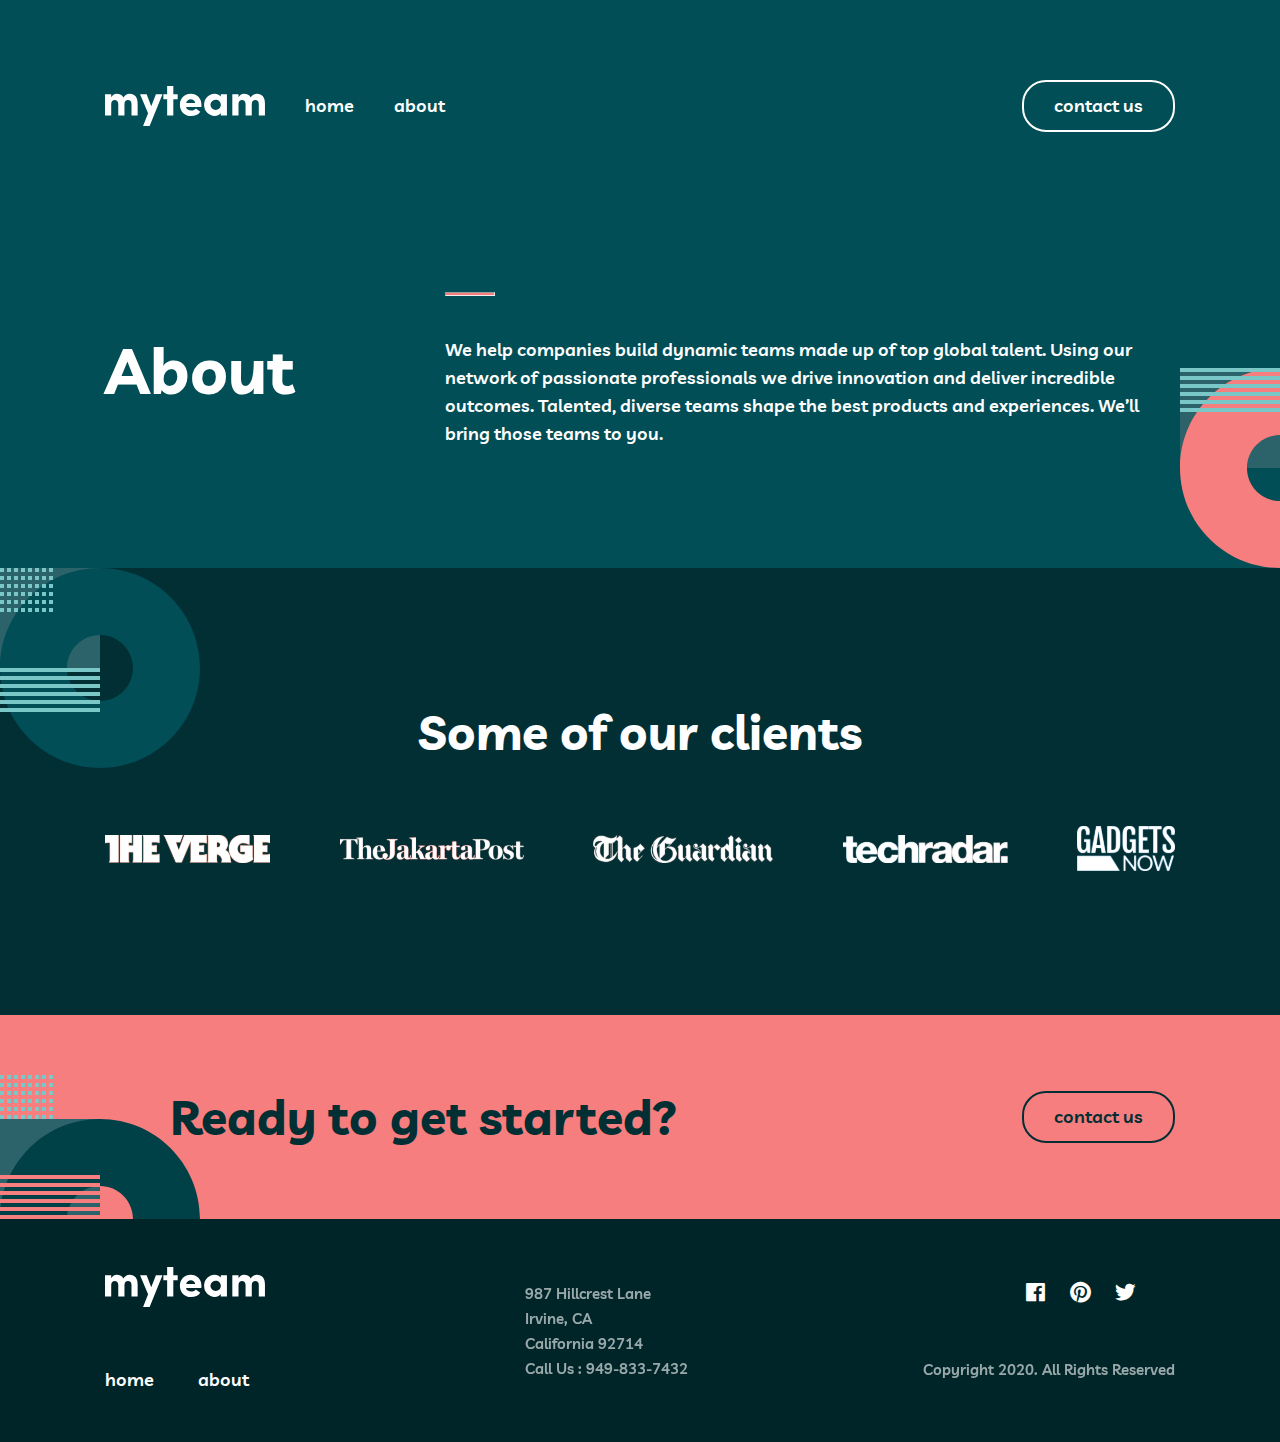
==== about.html @ 4479d40b "git init" ====
<!DOCTYPE html>
<html lang="en">
<head>
    <meta charset="UTF-8">
    <meta http-equiv="X-UA-Compatible" content="IE=edge">
    <meta name="viewport" content="width=device-width, initial-scale=1.0">
    <title>myteam</title>

    <!-- links -->
    <link rel="stylesheet" href="./css/main.css">
    <link rel="preconnect" href="https://fonts.googleapis.com">
    <link rel="preconnect" href="https://fonts.gstatic.com" crossorigin>
    <link href="https://fonts.googleapis.com/css2?family=Livvic:ital,wght@0,100;0,200;0,300;0,400;0,500;0,600;0,700;0,900;1,100;1,200;1,300;1,400;1,500;1,600;1,700;1,900&display=swap" rel="stylesheet">
    <link rel="shortcut icon" href="/img/myteam.svg">
    <link href='https://unpkg.com/boxicons@2.1.2/css/boxicons.min.css' rel='stylesheet'>


</head>
<body>
    <header>
        <div class="header__container container">
           
            <div class="header__body">
                <nav class="header__nav nav">
                    <img class="nav__img" src="/img/logo.svg" alt="header__logo">
                    <ul class="nav__list">
                        <li class="nav__item"><a class="nav__link" href="/index.html">home</a></li>
                        <li class="nav__item"><a class="nav__link" href="/about.html">about</a></li>
                    </ul>
                </nav>
                <a class="header__btn" href="/contact.html">contact us</a>
                <div class="header__menu">
                    <span class="header__span"></span>
                    <span class="header__span"></span>
                    <span class="header__span"></span>
                </div>
            </div>

        </div>
    </header>
    <main>
        <section class="about">
            <div class="about__container container">
                <div class="about__body">
                    <h2 class="about__title">About</h2>
                    <div>
                        <hr class="about__hr">
                        <p class="about__text">We help companies build dynamic teams made up of top global talent. Using our network of passionate professionals we drive innovation and deliver incredible outcomes. Talented, diverse teams shape the best products and experiences. We’ll bring those teams to you.</p>
                    </div>
                </div>
            </div>
        </section>
        <section class="clients">
            <div class="clients__container container">
                <h2 class="clients__title">Some of our clients</h2>
                <ul class="clients__list">
                    <li><img class="clients__img" src="/img/12.svg" alt="clients__img"></li>
                    <li><img class="clients__img" src="/img/13.svg" alt="clients__img"></li>
                    <li><img class="clients__img" src="/img/14.svg" alt="clients__img"></li>
                    <li><img class="clients__img" src="/img/15.svg" alt="clients__img"></li>
                    <li><img class="clients__img" src="/img/16.svg" alt="clients__img"></li>
                </ul>
            </div>
        </section>

        <section class="get">
            <img class="get__img" src="/img/10.svg" alt="get__img">
            <div class="get__container container">
                <div class="get__body">
                    <h2 class="get__title">Ready to get started?</h2>
                    <a class="get__link" href="/contact.html">contact us</a>
                </div>
            </div>
        </section>
    </main>

<footer>
    <div class="footer__container container">
        <div class="footer__body">
            <div class="footer__left">
                <img class="footer__logo" src="/img/logo.svg" alt="footer__logo">
                <div>
                    <a class="footer__link" href="/index.html">home</a>
                    <a class="footer__link" href="/about.html">about</a>
                </div>
            </div>
            <ul class="footer__list">
                <li class="footer__item"><a class="footer__links" href="#">987  Hillcrest Lane</a></li>
                <li class="footer__item"><a class="footer__links" href="#">Irvine, CA</a></li>
                <li class="footer__item"><a class="footer__links" href="#">California 92714</a></li>
                <li class="footer__item"><a class="footer__links" href="tel:9498337432">Call Us : 949-833-7432</a></li>
            </ul>
            <div class="footer__right">
                <ul class="icon__list">
                    <li><a href="https:facebook.com"><i class='bx bxl-facebook-square'></i></a></li>
                    <li><a href="https:pinterest.com"><i class='bx bxl-pinterest' ></i></a></i></li>
                    <li><a href="https:twitter.com"><i class='bx bxl-twitter' ></i></a></li>
                </ul>
                <p class="footer__text">Copyright 2020. All Rights Reserved</p>
            </div>
        </div>
    </div>
</footer>
---- css/main.css ----
*,
*::before,
*::after {
  box-sizing: border-box;
  padding: 0;
  margin: 0;
}

li,
a,
button,
input,
textarea,
select,
option {
  list-style: none;
  text-decoration: none;
  outline: none;
  border: none;
  background: none;
}

body {
  font-family: "Livvic";
}

.container {
  max-width: 1110px;
  margin: 0 auto;
  padding: 0 20px;
}

header {
  background-color: #014E56;
  padding-top: 80px;
  padding-bottom: 40px;
}

.header__body {
  display: flex;
  align-items: center;
  justify-content: space-between;
}

.nav__img {
  margin-right: 40px;
}

.nav__list {
  display: flex;
  align-items: center;
  justify-content: space-between;
  -moz-column-gap: 40px;
       column-gap: 40px;
}

.nav__link {
  font-style: normal;
  font-weight: 600;
  font-size: 18px;
  line-height: 28px;
  color: #FFFFFF;
}

.nav__link:active {
  color: #F67E7E;
}

.header__btn {
  padding: 10px 30px;
  border-radius: 24px;
  font-style: normal;
  font-weight: 600;
  font-size: 18px;
  line-height: 28px;
  color: #FFFFFF;
  border: 2px solid #FFFFFF;
}

.header__btn:active {
  background-color: #fff;
  color: #002529;
}

.header__menu {
  display: none;
}

@media screen and (max-width: 768px) {
  header {
    padding: 64px 40px;
  }
}
@media screen and (max-width: 375px) {
  header {
    padding: 48px 24px;
  }
  .nav__img {
    width: 128px;
    height: 32px;
  }
  .nav__item {
    display: none;
  }
  .header__btn {
    display: none;
  }
  .header__menu {
    width: 20px;
    height: 17px;
    border: none;
    display: flex;
    flex-direction: column;
    align-items: center;
    row-gap: 3.5px;
  }
  .header__span {
    width: 20px;
    height: 3px;
    background-color: #fff;
    display: inline-block;
  }
}
.hero {
  background-color: #014E56;
  padding-top: 100px;
  padding-bottom: 250px;
  position: relative;
}

.hero__img {
  position: absolute;
  left: 0;
}

.hero_img {
  position: absolute;
  bottom: 0;
  right: 200px;
}

.hero__hr {
  background: #79C8C7;
  width: 50px;
  height: 4px;
  position: absolute;
  right: 600px;
}

.hero__body {
  display: flex;
  align-items: center;
  justify-content: space-between;
}

.hero__title {
  font-style: normal;
  font-weight: 700;
  font-size: 100px;
  line-height: 100px;
  color: #FFFFFF;
}

.hero__text {
  font-style: normal;
  font-weight: 600;
  font-size: 18px;
  line-height: 28px;
  color: #FFFFFF;
  max-width: 445px;
}

.hero__span {
  color: #F67E7E;
}

@media screen and (max-width: 768px) {
  .hero__img {
    display: none;
  }
  .hero__body {
    flex-direction: column;
    text-align: center;
  }
  .hero__title {
    font-size: 64px;
    line-height: 56px;
    margin-bottom: 25px;
  }
  .hero__hr {
    display: none;
  }
}
@media screen and (max-width: 375px) {
  .hero__title {
    font-size: 40px;
    line-height: 40px;
    margin-bottom: 20px;
  }
  .hero__text {
    font-size: 15px;
  }
  .hero_img {
    left: 13px;
  }
}
.team {
  background-color: #012F34;
  padding: 140px 0;
  position: relative;
}

.team__img {
  position: absolute;
  right: 0;
  bottom: 0;
}

.team__body {
  display: flex;
  justify-content: space-between;
}

.team__hr {
  width: 50px;
  height: 4px;
  background: #F67E7E;
}

.team__title {
  font-style: normal;
  font-weight: 700;
  font-size: 48px;
  line-height: 48px;
  color: #FFFFFF;
  margin-top: 55px;
  max-width: 445px;
}

.team__items {
  display: flex;
  align-items: center;
  justify-content: space-between;
  justify-content: center;
  margin-bottom: 30px;
  -moz-column-gap: 25px;
       column-gap: 25px;
}

.team__text {
  font-style: normal;
  font-weight: 700;
  font-size: 18px;
  line-height: 28px;
  color: #F67E7E;
  margin-bottom: 16px;
}

.team__description {
  font-style: normal;
  font-weight: 600;
  font-size: 15px;
  line-height: 25px;
  color: #FFFFFF;
  mix-blend-mode: normal;
  opacity: 0.8;
  max-width: 445px;
}

@media screen and (max-width: 768px) {
  .team__body {
    flex-direction: column;
  }
  .team__left {
    margin-left: 100px;
    margin-bottom: 65px;
  }
  .team__title {
    font-size: 32px;
    line-height: 32px;
  }
  .team__img {
    right: 0;
    top: 0;
  }
}
@media screen and (max-width: 375px) {
  .team {
    padding: 65px 0;
  }
  .team__left {
    margin-left: 24px;
  }
  .team__title {
    max-width: 240px;
  }
  .team__items {
    flex-direction: column;
    text-align: center;
    margin-bottom: 48px;
  }
  .team__description {
    max-width: 327px;
  }
}
.stories {
  background-color: #004047;
  padding-bottom: 150px;
  position: relative;
}

.stories__img {
  position: absolute;
  right: 0;
  bottom: 0;
}

.stories__title {
  font-style: normal;
  font-weight: 700;
  font-size: 48px;
  line-height: 48px;
  text-align: center;
  color: #FFFFFF;
  max-width: 932px;
  margin-left: 80px;
  margin-bottom: 40px;
}

.stories__span {
  color: #79C8C7;
}

.stories__list {
  display: flex;
  align-items: center;
  justify-content: space-between;
  -moz-column-gap: 30px;
       column-gap: 30px;
}

.stories__items {
  background-image: url(/img/8.svg);
  background-repeat: no-repeat;
  background-position: center 27px;
  padding-top: 56px;
}

.stories__text {
  font-style: normal;
  font-weight: 600;
  font-size: 15px;
  line-height: 25px;
  text-align: center;
  color: #FFFFFF;
  margin-bottom: 25px;
}

.stories__description {
  font-style: normal;
  font-weight: 700;
  font-size: 18px;
  line-height: 28px;
  text-align: center;
  color: #79C8C7;
}

.stories_img {
  width: 62px;
  height: 62px;
  margin-left: 140px;
}

@media screen and (max-width: 768px) {
  .stories__title {
    font-size: 32px;
    line-height: 32px;
    max-width: 573px;
    margin-left: 100px;
  }
  .stories__list {
    flex-direction: column;
  }
  .stories__items {
    max-width: 573px;
  }
  .stories_img {
    margin-left: 250px;
  }
}
@media screen and (max-width: 375px) {
  .stories__title {
    max-width: 327px;
    margin: 0 auto;
    margin-top: 40px;
    margin-bottom: 48px;
  }
  .stories__items {
    max-width: 327px;
    margin-bottom: 48px;
  }
  .stories_img {
    margin-left: 140px;
  }
}
.get {
  background-color: #F67E7E;
  padding: 76px 0;
  position: relative;
}

.get__img {
  position: absolute;
  left: 0;
  bottom: 0;
}

.nav {
  display: flex;
}

.get__body {
  display: flex;
  align-items: center;
  justify-content: space-between;
}

.get__title {
  font-style: normal;
  font-weight: 700;
  font-size: 48px;
  line-height: 48px;
  color: #012F34;
  margin-left: 65px;
}

.get__link {
  padding: 10px 30px;
  border-radius: 24px;
  border: 2px solid #012F34;
  font-style: normal;
  font-weight: 600;
  font-size: 18px;
  line-height: 28px;
  color: #012F34;
}

.get__link:active {
  background-color: #012F34;
  color: #FFFFFF;
}

@media screen and (max-width: 768px) {
  .get {
    padding: 84px 0;
  }
  .get__img {
    width: 150px;
  }
  .get__body {
    text-align: center;
  }
  .get__title {
    font-size: 32px;
    line-height: 32px;
    margin-left: 100px;
    margin-bottom: 10px;
  }
}
@media screen and (max-width: 375px) {
  .get__body {
    flex-direction: column;
    text-align: center;
  }
  .get__title {
    margin-bottom: 24px;
    margin-left: 3px;
  }
}
footer {
  background-color: #002529;
  padding: 48px 0;
}

.footer__body {
  display: flex;
  align-items: center;
  justify-content: space-between;
}

.footer__logo {
  margin-bottom: 55px;
}

.footer__link {
  font-style: normal;
  font-weight: 600;
  font-size: 18px;
  line-height: 28px;
  color: #FFFFFF;
  margin-right: 40px;
  margin-top: 25px;
}

.footer__link:active {
  color: #F67E7E;
}

.footer__links {
  font-style: normal;
  font-weight: 600;
  font-size: 15px;
  line-height: 25px;
  color: #FFFFFF;
  mix-blend-mode: normal;
  opacity: 0.6;
}

.icon__list {
  -moz-column-gap: 20px;
       column-gap: 20px;
  display: flex;
  align-items: center;
  margin-left: 100px;
}

.bx {
  font-size: 25px;
  color: #FFFFFF;
}

.bx:active {
  color: #F67E7E;
}

.footer__text {
  font-style: normal;
  font-weight: 600;
  font-size: 15px;
  line-height: 25px;
  text-align: right;
  color: #FFFFFF;
  mix-blend-mode: normal;
  opacity: 0.6;
  margin-top: 50px;
}

@media screen and (max-width: 768px) {
  footer {
    padding: 56px 40px;
  }
  .footer__body {
    flex-wrap: wrap;
  }
  .footer__logo {
    width: 96px;
    height: 24px;
  }
  .footer__link {
    font-size: 15px;
    line-height: 25px;
  }
  .footer__list {
    width: 280px;
    text-align: end;
  }
  .footer__right {
    display: flex;
    align-items: center;
    padding: 32px 0;
  }
  .icon__list {
    margin-left: 0;
  }
  .footer__text {
    margin-top: 0;
    margin-left: 270px;
  }
}
@media screen and (max-width: 375px) {
  footer {
    padding: 66px 24px;
  }
  .footer__body {
    flex-direction: column;
    flex-wrap: nowrap;
    text-align: center;
  }
  .footer__logo {
    margin-bottom: 24px;
  }
  .footer__list {
    text-align: center;
    margin-top: 24px;
    margin-bottom: 40px;
  }
  .footer__right {
    flex-direction: column;
  }
  .icon__list {
    margin-bottom: 16px;
  }
  .footer__text {
    margin-left: 0;
  }
}
.about {
  background-color: #014E56;
  padding: 120px 0;
  position: relative;
}

.about::after {
  content: "";
  display: block;
  width: 100px;
  height: 200px;
  background-image: url(/img/11.svg);
  position: absolute;
  right: 0;
  bottom: 0;
}

.about__body {
  display: flex;
  align-items: center;
  justify-content: space-between;
}

.about__title {
  font-style: normal;
  font-weight: 700;
  font-size: 64px;
  line-height: 100px;
  color: #FFFFFF;
}

.about__hr {
  background: #F67E7E;
  width: 50px;
  height: 4px;
  margin-bottom: 40px;
}

.about__text {
  max-width: 730px;
  font-style: normal;
  font-weight: 600;
  font-size: 18px;
  line-height: 28px;
  color: #FFFFFF;
}

@media screen and (max-width: 768px) {
  .about__body {
    flex-direction: column;
    text-align: center;
  }
  .about__text {
    max-width: 457px;
    margin-top: 25px;
  }
  .about__hr {
    display: none;
  }
}
@media screen and (max-width: 375px) {
  .about {
    padding: 80px 0;
  }
  .about__title {
    font-size: 40px;
    line-height: 40px;
  }
  .about__text {
    font-size: 15px;
    line-height: 28px;
    max-width: 327px;
  }
  .about::after {
    height: 100px;
  }
}
.clients {
  background: #012F34;
  padding: 140px 0;
  position: relative;
}

.clients::before {
  content: "";
  display: block;
  width: 200px;
  height: 200px;
  background-image: url(/img/17.svg);
  background-repeat: no-repeat;
  position: absolute;
  top: 0;
}

.clients__title {
  font-style: normal;
  font-weight: 700;
  font-size: 48px;
  line-height: 48px;
  text-align: center;
  color: #FFFFFF;
}

.clients__list {
  display: flex;
  align-items: center;
  justify-content: space-between;
  margin-top: 70px;
}

@media screen and (max-width: 768px) {
  .clients::before {
    background-image: url(/img/18.svg);
  }
  .clients__title {
    font-size: 32px;
    line-height: 32px;
  }
  .clients__img {
    width: 100px;
  }
}
@media screen and (max-width: 375px) {
  .clients__list {
    flex-direction: column;
    row-gap: 75px;
  }
  .clients::before {
    background-image: url(/img/19.svg);
  }
}
.contact {
  background: #014E56;
  padding: 120px 0;
  position: relative;
}

.contact::before {
  content: "";
  display: block;
  width: 100px;
  height: 200px;
  background-image: url(/img/20.svg);
  background-repeat: no-repeat;
  position: absolute;
}

.contact__body {
  display: flex;
  align-items: center;
  justify-content: space-between;
}

.contact__title {
  font-style: normal;
  font-weight: 700;
  font-size: 64px;
  line-height: 100px;
  color: #FFFFFF;
}

.contact__text {
  font-style: normal;
  font-weight: 700;
  font-size: 32px;
  line-height: 48px;
  color: #F67E7E;
}

.contact__list {
  margin-top: 30px;
}

.contact__items {
  display: flex;
  align-items: center;
  -moz-column-gap: 25px;
       column-gap: 25px;
  margin-top: 10px;
}

.contact__description {
  font-style: normal;
  font-weight: 700;
  font-size: 18px;
  line-height: 28px;
  color: #FFFFFF;
}

form {
  width: 540px;
  height: 350px;
}

.contact__input {
  width: 540px;
  height: 42px;
  border-bottom: 3px solid #FFFFFF;
  font-style: normal;
  font-weight: 600;
  font-size: 15px;
  line-height: 25px;
  letter-spacing: -0.115385px;
  color: #FFFFFF;
  mix-blend-mode: normal;
  margin-bottom: 30px;
}

.contact__textarea {
  font-style: normal;
  font-weight: 600;
  font-size: 15px;
  line-height: 25px;
  letter-spacing: -0.115385px;
  color: #FFFFFF;
  mix-blend-mode: normal;
  width: 540px;
  height: 85px;
  border-bottom: 3px solid #FFFFFF;
}

@media screen and (max-width: 768px) {
  .contact__body {
    flex-direction: column;
    text-align: center;
  }
  .contact__left {
    margin-bottom: 65px;
  }
}
@media screen and (max-width: 375px) {
  .contact::before {
    display: none;
  }
  .contact__title {
    font-size: 40px;
    line-height: 40px;
  }
  .contact__text {
    font-size: 32px;
    line-height: 48px;
  }
  .contact__description {
    max-width: 232px;
    text-align: start;
  }
  form {
    width: 327px;
    height: 420px;
  }
  .contact__input {
    width: 325px;
    height: 42px;
  }
  .contact__textarea {
    width: 325px;
    height: 42px;
  }
}/*# sourceMappingURL=main.css.map */
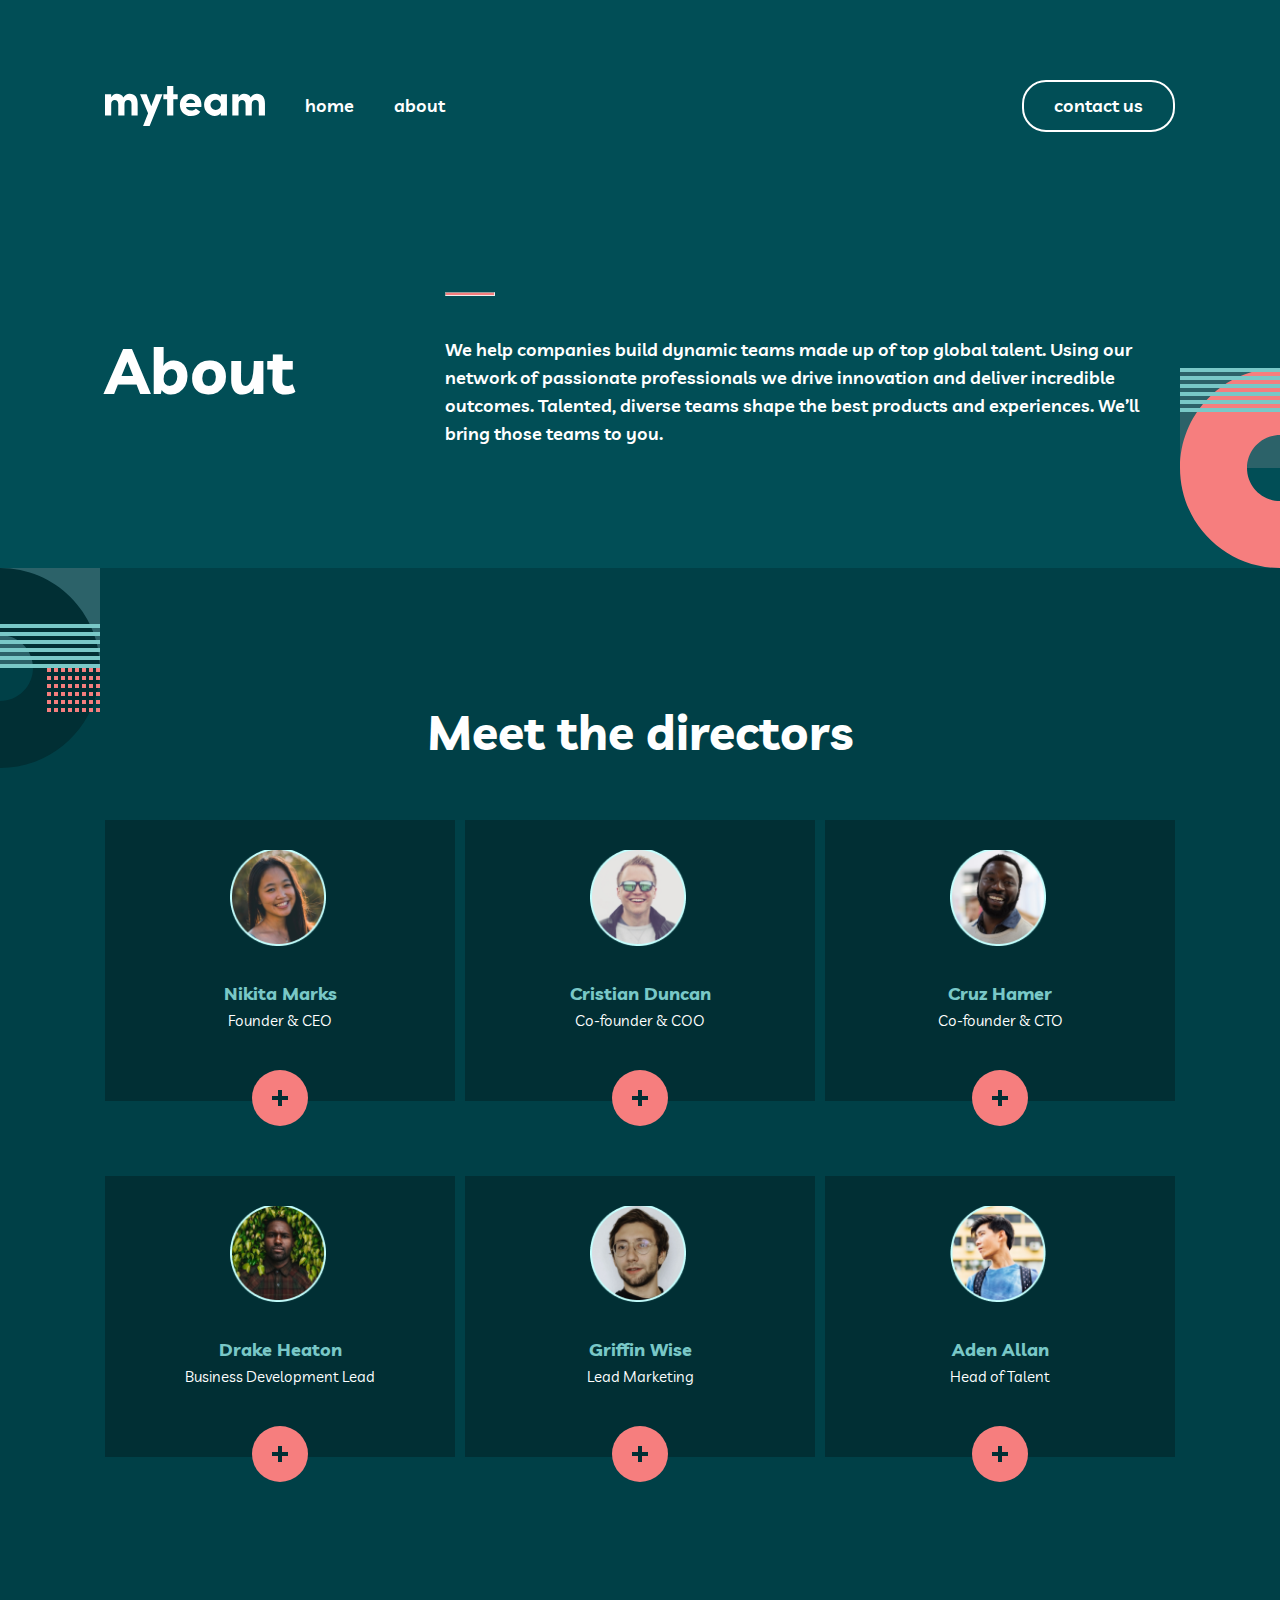
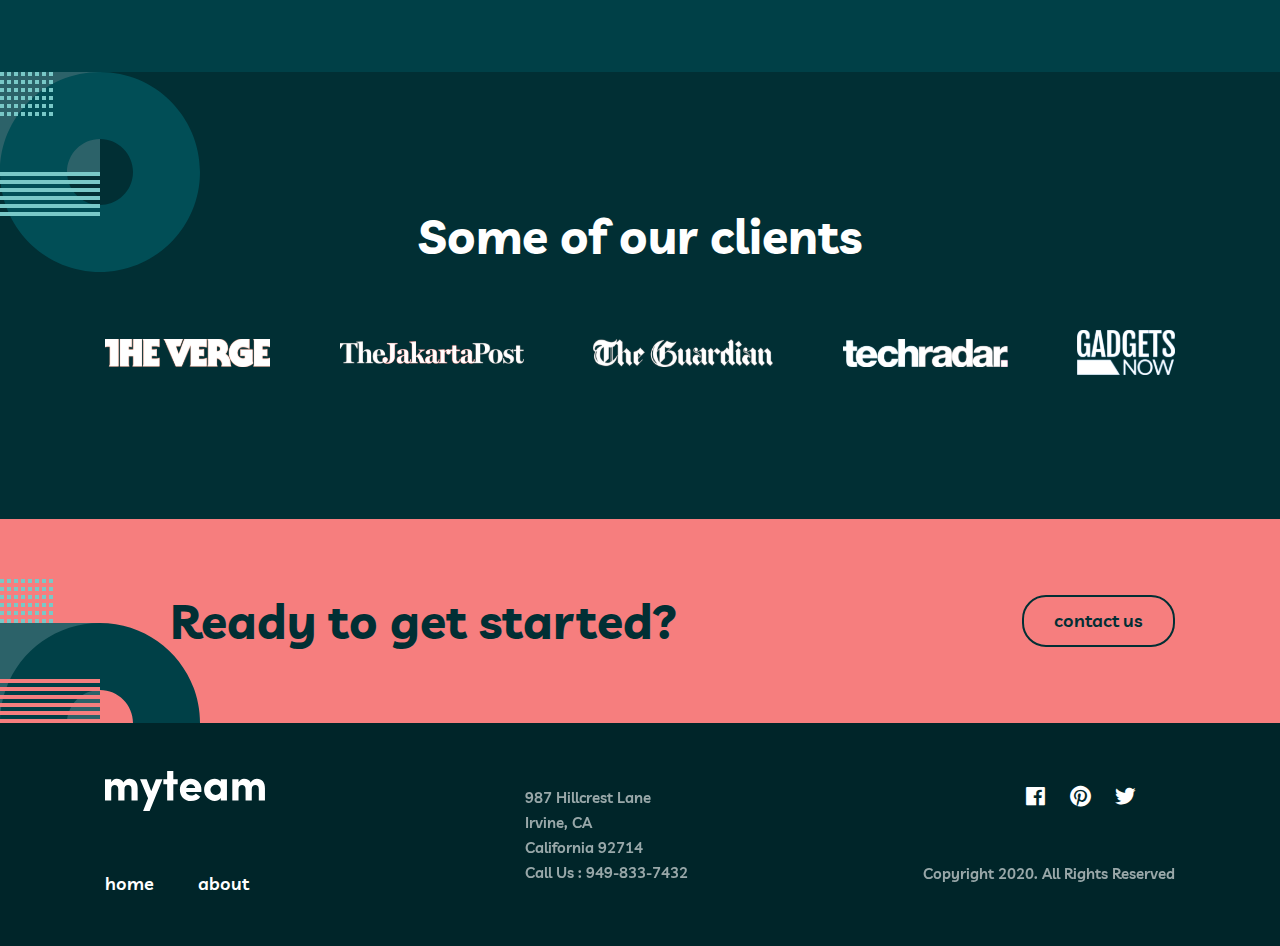
==== commit d32a54c2: "git init" ====
--- a/about.html
+++ b/about.html
@@ -1,5 +1,6 @@
 <!DOCTYPE html>
 <html lang="en">
+
 <head>
     <meta charset="UTF-8">
     <meta http-equiv="X-UA-Compatible" content="IE=edge">
@@ -10,16 +11,20 @@
     <link rel="stylesheet" href="./css/main.css">
     <link rel="preconnect" href="https://fonts.googleapis.com">
     <link rel="preconnect" href="https://fonts.gstatic.com" crossorigin>
-    <link href="https://fonts.googleapis.com/css2?family=Livvic:ital,wght@0,100;0,200;0,300;0,400;0,500;0,600;0,700;0,900;1,100;1,200;1,300;1,400;1,500;1,600;1,700;1,900&display=swap" rel="stylesheet">
+    <link
+        href="https://fonts.googleapis.com/css2?family=Livvic:ital,wght@0,100;0,200;0,300;0,400;0,500;0,600;0,700;0,900;1,100;1,200;1,300;1,400;1,500;1,600;1,700;1,900&display=swap"
+        rel="stylesheet">
     <link rel="shortcut icon" href="/img/myteam.svg">
     <link href='https://unpkg.com/boxicons@2.1.2/css/boxicons.min.css' rel='stylesheet'>
 
 
+
 </head>
+
 <body>
     <header>
         <div class="header__container container">
-           
+
             <div class="header__body">
                 <nav class="header__nav nav">
                     <img class="nav__img" src="/img/logo.svg" alt="header__logo">
@@ -45,11 +50,53 @@
                     <h2 class="about__title">About</h2>
                     <div>
                         <hr class="about__hr">
-                        <p class="about__text">We help companies build dynamic teams made up of top global talent. Using our network of passionate professionals we drive innovation and deliver incredible outcomes. Talented, diverse teams shape the best products and experiences. We’ll bring those teams to you.</p>
+                        <p class="about__text">We help companies build dynamic teams made up of top global talent. Using
+                            our network of passionate professionals we drive innovation and deliver incredible outcomes.
+                            Talented, diverse teams shape the best products and experiences. We’ll bring those teams to
+                            you.</p>
                     </div>
                 </div>
             </div>
         </section>
+
+        <section class="meet">
+            <div class="meet__container container">
+                <h2 class="meet__title">Meet the directors</h2>
+                <ul class="meet__list">
+                    <li class="meet__items">
+                        <img class="meet__img" src="/img/4.png" alt="meet__img">
+                        <h3 class="meet__text">Nikita Marks</h3>
+                        <p class="meet__description">Founder & CEO</p>
+                    </li>
+                    <li class="meet__items">
+                        <img class="meet__img" src="/img/5.png" alt="meet__img">
+                        <h3 class="meet__text">Cristian Duncan</h3>
+                        <p class="meet__description">Co-founder & COO</p>
+                    </li>
+                    <li class="meet__items">
+                        <img class="meet__img" src="/img/6.png" alt="meet__img">
+                        <h3 class="meet__text">Cruz Hamer</h3>
+                        <p class="meet__description">Co-founder & CTO</p>
+                    </li>
+                    <li class="meet__items">
+                        <img class="meet__img" src="/img/7.png" alt="meet__img">
+                        <h3 class="meet__text">Drake Heaton</h3>
+                        <p class="meet__description">Business Development Lead</p>
+                    </li>
+                    <li class="meet__items">
+                        <img class="meet__img" src="/img/8.png" alt="meet__img">
+                        <h3 class="meet__text">Griffin Wise</h3>
+                        <p class="meet__description">Lead Marketing</p>
+                    </li>
+                    <li class="meet__items">
+                        <img class="meet__img" src="/img/9.png" alt="meet__img">
+                        <h3 class="meet__text">Aden Allan</h3>
+                        <p class="meet__description">Head of Talent</p>
+                    </li>
+                </ul>
+            </div>
+        </section>
+
         <section class="clients">
             <div class="clients__container container">
                 <h2 class="clients__title">Some of our clients</h2>
@@ -74,30 +121,32 @@
         </section>
     </main>
 
-<footer>
-    <div class="footer__container container">
-        <div class="footer__body">
-            <div class="footer__left">
-                <img class="footer__logo" src="/img/logo.svg" alt="footer__logo">
-                <div>
-                    <a class="footer__link" href="/index.html">home</a>
-                    <a class="footer__link" href="/about.html">about</a>
+    <footer>
+        <div class="footer__container container">
+            <div class="footer__body">
+                <div class="footer__left">
+                    <img class="footer__logo" src="/img/logo.svg" alt="footer__logo">
+                    <div>
+                        <a class="footer__link" href="/index.html">home</a>
+                        <a class="footer__link" href="/about.html">about</a>
+                    </div>
+                </div>
+                <ul class="footer__list">
+                    <li class="footer__item"><a class="footer__links" href="#">987 Hillcrest Lane</a></li>
+                    <li class="footer__item"><a class="footer__links" href="#">Irvine, CA</a></li>
+                    <li class="footer__item"><a class="footer__links" href="#">California 92714</a></li>
+                    <li class="footer__item"><a class="footer__links" href="tel:9498337432">Call Us : 949-833-7432</a>
+                    </li>
+                </ul>
+                <div class="footer__right">
+                    <ul class="icon__list">
+                        <li><a href="https:facebook.com"><i class='bx bxl-facebook-square'></i></a></li>
+                        <li><a href="https:pinterest.com"><i class='bx bxl-pinterest'></i></a></i></li>
+                        <li><a href="https:twitter.com"><i class='bx bxl-twitter'></i></a></li>
+                    </ul>
+                    <p class="footer__text">Copyright 2020. All Rights Reserved</p>
                 </div>
             </div>
-            <ul class="footer__list">
-                <li class="footer__item"><a class="footer__links" href="#">987  Hillcrest Lane</a></li>
-                <li class="footer__item"><a class="footer__links" href="#">Irvine, CA</a></li>
-                <li class="footer__item"><a class="footer__links" href="#">California 92714</a></li>
-                <li class="footer__item"><a class="footer__links" href="tel:9498337432">Call Us : 949-833-7432</a></li>
-            </ul>
-            <div class="footer__right">
-                <ul class="icon__list">
-                    <li><a href="https:facebook.com"><i class='bx bxl-facebook-square'></i></a></li>
-                    <li><a href="https:pinterest.com"><i class='bx bxl-pinterest' ></i></a></i></li>
-                    <li><a href="https:twitter.com"><i class='bx bxl-twitter' ></i></a></li>
-                </ul>
-                <p class="footer__text">Copyright 2020. All Rights Reserved</p>
-            </div>
         </div>
-    </div>
-</footer>+    </footer>
+</body>--- a/css/main.css
+++ b/css/main.css
@@ -735,6 +735,110 @@
     background-image: url(/img/19.svg);
   }
 }
+.meet {
+  background-color: #004047;
+  padding: 140px 0;
+  position: relative;
+}
+
+.meet::before {
+  content: "";
+  display: block;
+  width: 100px;
+  height: 200px;
+  background-image: url(/img/22.svg);
+  background-repeat: no-repeat;
+  position: absolute;
+  top: 0;
+}
+
+.meet__title {
+  font-style: normal;
+  font-weight: 700;
+  font-size: 48px;
+  line-height: 48px;
+  text-align: center;
+  color: #FFFFFF;
+}
+
+.meet__list {
+  display: flex;
+  align-items: center;
+  justify-content: space-between;
+  flex-wrap: wrap;
+  margin-top: 64px;
+}
+
+.meet__items {
+  width: 350px;
+  height: 281px;
+  background-color: #012F34;
+  margin-bottom: 75px;
+  position: relative;
+}
+
+.meet__items::before {
+  content: "";
+  display: block;
+  width: 56px;
+  height: 56px;
+  background-image: url(/img/21.svg);
+  background-repeat: no-repeat;
+  position: absolute;
+  bottom: -25px;
+  left: 147px;
+}
+
+.meet__img {
+  width: 96px;
+  height: 96px;
+  margin: 30px 125px;
+}
+
+.meet__text {
+  font-style: normal;
+  font-weight: 700;
+  font-size: 18px;
+  line-height: 28px;
+  text-align: center;
+  color: #79C8C7;
+}
+
+.meet__description {
+  font-size: 15px;
+  line-height: 25px;
+  text-align: center;
+  color: #FFFFFF;
+}
+
+@media screen and (max-width: 768px) {
+  .meet__list {
+    padding: 0 60px;
+  }
+  .meet__items {
+    width: 281px;
+    height: 281px;
+  }
+}
+@media screen and (max-width: 375px) {
+  .meet::before {
+    background-image: url(/img/23.svg);
+  }
+  .meet__title {
+    font-size: 32px;
+    line-height: 32px;
+  }
+  .meet__list {
+    flex-direction: column;
+    padding: 0 10px;
+  }
+  .meet__img {
+    margin: 16px 90px;
+  }
+  .meet__items::before {
+    left: 120px;
+  }
+}
 .contact {
   background: #014E56;
   padding: 120px 0;
